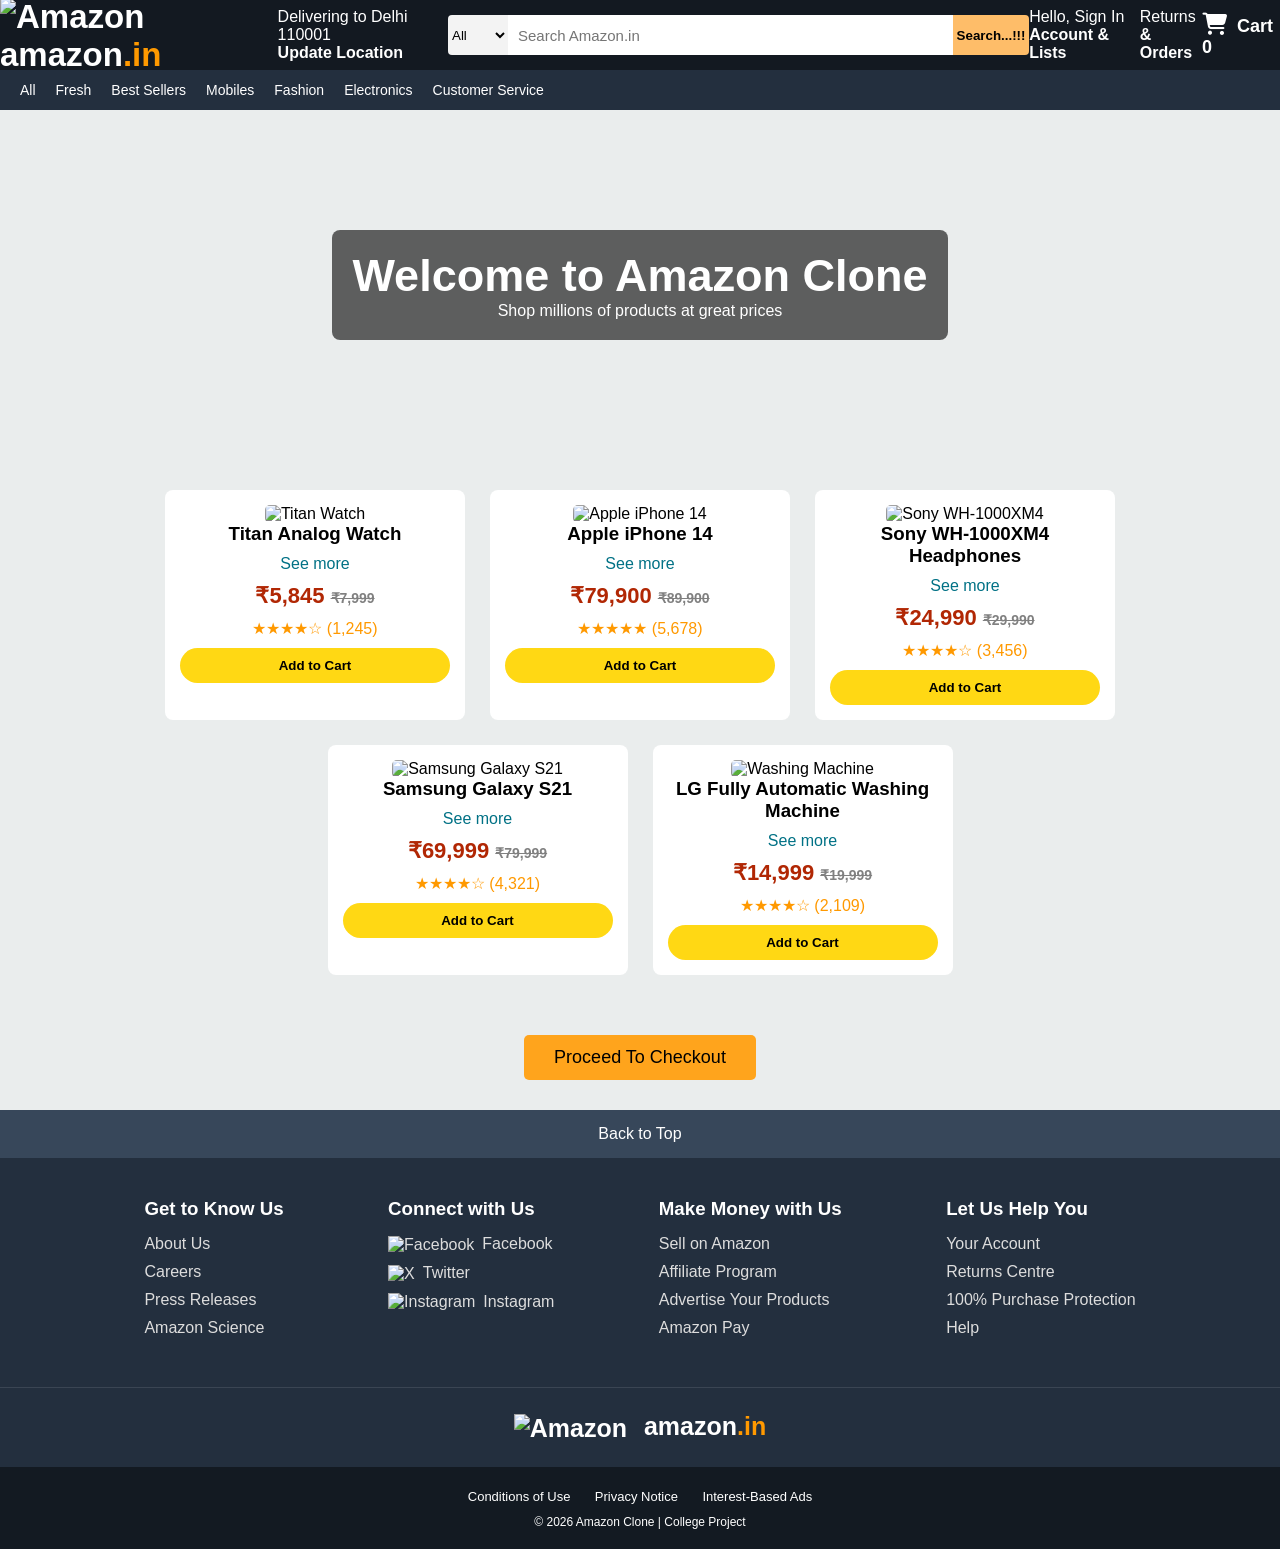
==== index.html @ 52ba00c5 "render deployment" ====
<!DOCTYPE html>
<html lang="en">

<head>
    <meta charset="UTF-8">
    <meta name="viewport" content="width=device-width, initial-scale=1.0">
    <title>Amazon Clone</title>
    <link rel="stylesheet" href="amazon.css">
    <link rel="stylesheet" href="https://cdnjs.cloudflare.com/ajax/libs/font-awesome/6.5.1/css/all.min.css">
</head>
 <script src="amazon.js" defer></script>
<body>

    <header>

    <div class="navbar">

        <div class="logo">
            <h2><img src="https://upload.wikimedia.org/wikipedia/commons/a/a9/Amazon_logo.svg" alt="Amazon">amazon<span>.in</span></h2>
        </div>

        <div class="location">
            <p>Delivering to Delhi 110001</p>
            <h4>Update Location</h4>
        </div>

        <div class="search-bar">

            <select>
                <option>All</option>
                <option>Electronics</option>
                <option>Fashion</option>
                <option>Books</option>
            </select>

            <input type="text" placeholder="Search Amazon.in">

            <button>Search...!!!</button>

        </div>

   <div class="account">

    <p>
        Hello,
        <span id="username-display">
            Sign In
        </span>
    </p>

    <h4 id="openLogin">
        Account & Lists
    </h4>

</div>

        <div class="orders">
            <p>Returns</p>
            <h4>& Orders</h4>
        </div>

    <div class="cart">
        <i class="fa-solid fa-cart-shopping"></i>
        Cart
        <span id="cart-count">0</span>
    </div>

    </div>

    <div class="menu">
        <a href="#">All</a>
        <a href="#">Fresh</a>
        <a href="#">Best Sellers</a>
        <a href="#">Mobiles</a>
        <a href="#">Fashion</a>
        <a href="#">Electronics</a>
        <a href="#">Customer Service</a>
    </div>

</header>

   <div class="hero">
     <div class="hero-content">
        <h1>Welcome to Amazon Clone</h1>
        <p>Shop millions of products at great prices</p>
     </div>
   </div>
   
<section class="product">
   <div class="product1">
    <img src="https://encrypted-tbn0.gstatic.com/images?q=tbn:ANd9GcTskYAsK8xnSJRxxT4rw-ltlot1De6xp1NWpJteZsPLxw&s" alt="Titan Watch">

    <h3>Titan Analog Watch</h3>
    <a href="#">See more</a>
    <p class="price">
        ₹5,845
        <span class="old-price">₹7,999</span>
    </p>

    <p class="rating">★★★★☆ (1,245)</p>

    <button class="cart-btn">Add to Cart</button>
    </div>
    <div class="product2">
        <img src="https://encrypted-tbn0.gstatic.com/images?q=tbn:ANd9GcRCyp2PVsYD6rCTfZfTrehxs1zIjIhSGW3UgVPZfDHdlQ&s=10" alt="Apple iPhone 14">

        <h3>Apple iPhone 14</h3>
        <a href="#">See more</a>
        <p class="price">
            ₹79,900
            <span class="old-price">₹89,900</span>
        </p>

        <p class="rating">★★★★★ (5,678)</p>

        <button class="cart-btn">Add to Cart</button>
    </div>

    <div class="product3">
        <img src="https://encrypted-tbn0.gstatic.com/images?q=tbn:ANd9GcSH3l7XMqz7Wody8A3Qd931hEUikEtf9BPEhTeN97WavQ&s=10" alt="Sony WH-1000XM4">

        <h3>Sony WH-1000XM4 Headphones</h3>
        <a href="#">See more</a>
        <p class="price">
            ₹24,990
            <span class="old-price">₹29,990</span>
        </p>

        <p class="rating">★★★★☆ (3,456)</p>

        <button class="cart-btn">Add to Cart</button>
    </div>
    <div class="product4">
        <img src="https://encrypted-tbn0.gstatic.com/images?q=tbn:ANd9GcQg8roWyvapBW5kHFM8eUU4uCzcasvtIMsZCXj1Cbx5QQ&s=10" alt="Samsung Galaxy S21">

        <h3>Samsung Galaxy S21</h3>
        <a href="#">See more</a>
        <p class="price">
            ₹69,999
            <span class="old-price">₹79,999</span>
        </p>

        <p class="rating">★★★★☆ (4,321)</p>

        <button class="cart-btn">Add to Cart</button>

    </div>
    <div class="product5">
        <img src="https://encrypted-tbn0.gstatic.com/images?q=tbn:ANd9GcSX5TYaBXb7BMjm-yOwL_XdZNqLDRITJ_UxsY0F7HH19Q&s=10" alt="Washing Machine">
        
        <h3>LG Fully Automatic Washing Machine</h3>
        <a href="#">See more</a>
        <p class="price">
            ₹14,999
            <span class="old-price">₹19,999</span>
        </p>

        <p class="rating">★★★★☆ (2,109)</p>

        <button class="cart-btn">Add to Cart</button>
    </div>
</section>
      
    <!-- Login Modal -->

<div id="loginModal" class="modal">

    <div class="modal-content">

        <span class="close" id="closeLogin">&times;</span>

        <h2>Sign In</h2>

        <input type="text"
               id="username"
               placeholder="Enter Username">

        <input type="password"
               id="password"
               placeholder="Enter Password">

        <button id="loginSubmit">
            Login
        </button>

    </div>

</div>
 <!-- Checkout Modal -->

<div id="checkoutModal" class="modal">

    <div class="modal-content">

        <span class="close" id="closeCheckout">
            &times;
        </span>

        <h2>Checkout</h2>

        <input type="text"
               placeholder="Full Name">

        <input type="text"
               placeholder="Address">

        <input type="text"
               placeholder="City">

        <input type="text"
               placeholder="Pincode">

        <select>
            <option>UPI</option>
            <option>Credit Card</option>
            <option>Debit Card</option>
            <option>Cash On Delivery</option>
        </select>

        <button id="placeOrder">
            Place Order
        </button>

    </div>

</div>
<div class="checkout-section">

    <button id="openCheckout"
            class="checkout-btn">

        Proceed To Checkout

    </button>

</div>

   <footer>

    <!-- Back to Top -->
    <div class="foot-panel1">
    Back to Top
    </div>

    <!-- Footer Links -->
    <div class="foot-panel2">

        <ul>
            <h3>Get to Know Us</h3>
            <a href="#">About Us</a>
            <a href="#">Careers</a>
            <a href="#">Press Releases</a>
            <a href="#">Amazon Science</a>
        </ul>

        <ul>
            <h3>Connect with Us</h3>
            <a href="#"><img src="https://upload.wikimedia.org/wikipedia/commons/thumb/5/51/Facebook_f_logo_%282019%29.svg/1280px-Facebook_f_logo_%282019%29.svg.png" alt="Facebook">Facebook</a>
            <a href="#"><img src="https://www.trustedreviews.com/wp-content/uploads/sites/7/2025/01/what-is-x.jpg" alt="X">Twitter</a>
            <a href="#"><img src="https://upload.wikimedia.org/wikipedia/commons/thumb/e/e7/Instagram_logo_2016.svg/250px-Instagram_logo_2016.svg.png" alt="Instagram">Instagram</a>
        </ul>

        <ul>
            <h3>Make Money with Us</h3>
            <a href="#">Sell on Amazon</a>
            <a href="#">Affiliate Program</a>
            <a href="#">Advertise Your Products</a>
            <a href="#">Amazon Pay</a>
        </ul>

        <ul>
            <h3>Let Us Help You</h3>
            <a href="#">Your Account</a>
            <a href="#">Returns Centre</a>
            <a href="#">100% Purchase Protection</a>
            <a href="#">Help</a>
        </ul>

    </div>

    <!-- Logo Section -->
    <div class="foot-panel3">
        <div class="logo">
            <img src="https://upload.wikimedia.org/wikipedia/commons/a/a9/Amazon_logo.svg" alt="Amazon">
            amazon<span>.in</span>
        </div>
    </div>

    <!-- Copyright -->
    <div class="foot-panel4">
        <div class="pages">
            <a href="#">Conditions of Use</a>
            <a href="#">Privacy Notice</a>
            <a href="#">Interest-Based Ads</a>
        </div>

        <div class="copyright">
            © 2026 Amazon Clone | College Project
        </div>
    </div>

</footer>

</body>

</html>
---- amazon.css ----
*{
    margin:0;
    padding:0;
    box-sizing:border-box;
    font-family:Arial, Helvetica, sans-serif;
}

body{
    background-color:#eaeded;
}

/* NAVBAR */

.navbar{
    height:70px;
    background-color:#131921;
    color:white;
    display:flex;
    align-items:center;
    justify-content:space-evenly;
}

.logo{
    font-size:22px;
    font-weight:bold;
}

.logo img{
    width:80px;
    vertical-align:middle;
}

.logo span{
    color:#ff9900;
}

.location{
    cursor:pointer;
}

.search-bar{
    display:flex;
    width:50%;
    height:40px;
}

.search-bar select{
    width:60px;
    border:none;
    background:#f3f3f3;
    border-radius:4px 0 0 4px;
}

.search-bar input{
    width:100%;
    border:none;
    padding-left:10px;
    font-size:15px;
}

.search-bar button{
    width:100px;
    border:none;
    background:#febd69;
    border-radius:0 4px 4px 0;
    cursor:pointer;
    font-weight:bold;
}

.search-bar button:hover{
    background:#f3a847;
}

.account,
.orders,
.cart{
    cursor:pointer;
}

.cart{
    font-size:18px;
    font-weight:bold;
}

/* MENU */

.menu{
    background:#232f3e;
    height:40px;
    display:flex;
    align-items:center;
}

.menu a{
    color:white;
    text-decoration:none;
    margin-left:20px;
    font-size:14px;
}

.menu a:hover{
    border:1px solid white;
    padding:5px;
}

/* HERO */

.hero{
    height:350px;
    background:url("https://images.unsplash.com/photo-1522202176988-66273c2fd55f?w=1600");
    background-size:cover;
    background-position:center;
    display:flex;
    justify-content:center;
    align-items:center;
}

.hero-content{
    background:rgba(0,0,0,0.6);
    color:white;
    padding:20px;
    border-radius:8px;
    text-align:center;
}

.hero-content h1{
    font-size:45px;
}

/* PRODUCTS */

.product{
    display:flex;
    flex-wrap:wrap;
    justify-content:center;
    gap:25px;
    padding:30px;
}

.product1,
.product2,
.product3,
.product4,
.product5{
    width:300px;
    background:white;
    padding:15px;
    border-radius:8px;
    text-align:center;
    transition:0.3s;
}

.product1:hover,
.product2:hover,
.product3:hover,
.product4:hover,
.product5:hover{
    transform:translateY(-5px);
    box-shadow:0 5px 15px rgba(0,0,0,0.3);
}

.product img{
    width:100%;
    height:250px;
    object-fit:cover;
    border-radius:5px;
}

.product a{
    display:block;
    margin:10px 0;
    text-decoration:none;
    color:#007185;
}

.product a:hover{
    color:#c7511f;
}

.price{
    color:#B12704;
    font-size:22px;
    font-weight:bold;
}

.old-price{
    text-decoration:line-through;
    color:gray;
    font-size:14px;
}

.rating{
    color:#ff9900;
    margin:10px 0;
}

.cart-btn{
    width:100%;
    padding:10px;
    border:none;
    border-radius:20px;
    background:#ffd814;
    cursor:pointer;
    font-weight:bold;
}

.cart-btn:hover{
    background:#f7ca00;
}

/* FOOTER */

.foot-panel1{
    background:#37475a;
    color:white;
    text-align:center;
    padding:15px;
    cursor:pointer;
}

.foot-panel1:hover{
    background:#485769;
}

.foot-panel2{
    background:#232f3e;
    color:white;
    display:flex;
    justify-content:space-evenly;
    padding:40px;
    flex-wrap:wrap;
}

.foot-panel2 ul{
    display:flex;
    flex-direction:column;
}

.foot-panel2 h3{
    margin-bottom:15px;
}

.foot-panel2 a{
    color:#dddddd;
    text-decoration:none;
    margin-bottom:10px;
}

.foot-panel2 a:hover{
    text-decoration:underline;
}

.foot-panel2 img{
    width:18px;
    margin-right:8px;
    vertical-align:middle;
}

.foot-panel3{
    background:#232f3e;
    border-top:1px solid #3a4553;
    height:80px;
    display:flex;
    justify-content:center;
    align-items:center;
}

.foot-panel3 img{
    width:90px;
    margin-right:10px;
}

.foot-panel3 .logo{
    color:white;
    font-size:25px;
}

.foot-panel4{
    background:#131a22;
    color:white;
    text-align:center;
    padding:20px;
}

.pages a{
    color:white;
    text-decoration:none;
    margin:0 10px;
    font-size:13px;
}

.pages a:hover{
    text-decoration:underline;
}

.copyright{
    margin-top:10px;
    font-size:12px;
}

/* RESPONSIVE */

@media(max-width:768px){

    .navbar{
        flex-direction:column;
        height:auto;
        padding:10px;
        gap:10px;
    }

    .search-bar{
        width:95%;
    }

    .hero-content h1{
        font-size:28px;
    }

    .menu{
        flex-wrap:wrap;
        height:auto;
        padding:10px;
    }

    .product1,
    .product2,
    .product3,
    .product4,
    .product5{
        width:90%;
    }
}

/* NAVBAR RIGHT */

.nav-right{
    display:flex;
    align-items:center;
    gap:25px;
}

.account a{
    color:white;
    text-decoration:none;
}

.account a:hover{
    color:#febd69;
}

.cart i{
    font-size:22px;
    margin-right:5px;
}

/* LOGIN PAGE */

.login-container{
    display:flex;
    flex-direction:column;
    align-items:center;
    margin-top:80px;
}

.login-box{
    width:350px;
    background:white;
    padding:25px;
    border:1px solid #ddd;
    border-radius:8px;
}

.login-box h2{
    margin-bottom:15px;
}

.login-box input{
    width:100%;
    padding:10px;
    margin:10px 0;
}

.login-box button{
    width:100%;
    padding:10px;
    background:#FFD814;
    border:none;
    cursor:pointer;
}

.login-box button:hover{
    background:#F7CA00;
}

/* CHECKOUT */

.checkout-section{
    text-align:center;
    margin:40px;
}

.checkout-btn{
    background:#FFA41C;
    border:none;
    padding:12px 25px;
    font-size:18px;
    cursor:pointer;
    border-radius:5px;
}

.checkout-btn:hover{
    background:#F08804;
}

.checkout-container{
    width:450px;
    background:white;
    padding:25px;
    margin:50px auto;
    border-radius:8px;
}

.checkout-container h1{
    text-align:center;
    margin-bottom:20px;
}

.checkout-container input,
.checkout-container select{
    width:100%;
    padding:10px;
    margin-bottom:15px;
}

.checkout-container button{
    width:100%;
    padding:12px;
    background:#FFD814;
    border:none;
    cursor:pointer;
}

.checkout-container button:hover{
    background:#F7CA00;
}

.modal{
    display:none;
    position:fixed;
    top:0;
    left:0;
    width:100%;
    height:100%;
    background:rgba(0,0,0,0.5);
    justify-content:center;
    align-items:center;
    z-index:1000;
}

.modal-content{
    background:white;
    width:400px;
    padding:25px;
    border-radius:10px;
    display:flex;
    flex-direction:column;
    gap:10px;
}

.modal-content input,
.modal-content select{
    padding:10px;
}

.modal-content button{
    background:#FFD814;
    border:none;
    padding:10px;
    cursor:pointer;
}

.close{
    font-size:25px;
    cursor:pointer;
    text-align:right;
}

.checkout-section{
    text-align:center;
    margin:30px 0;
}

.checkout-btn{
    background:#FFA41C;
    border:none;
    padding:12px 30px;
    cursor:pointer;
    font-size:18px;
}
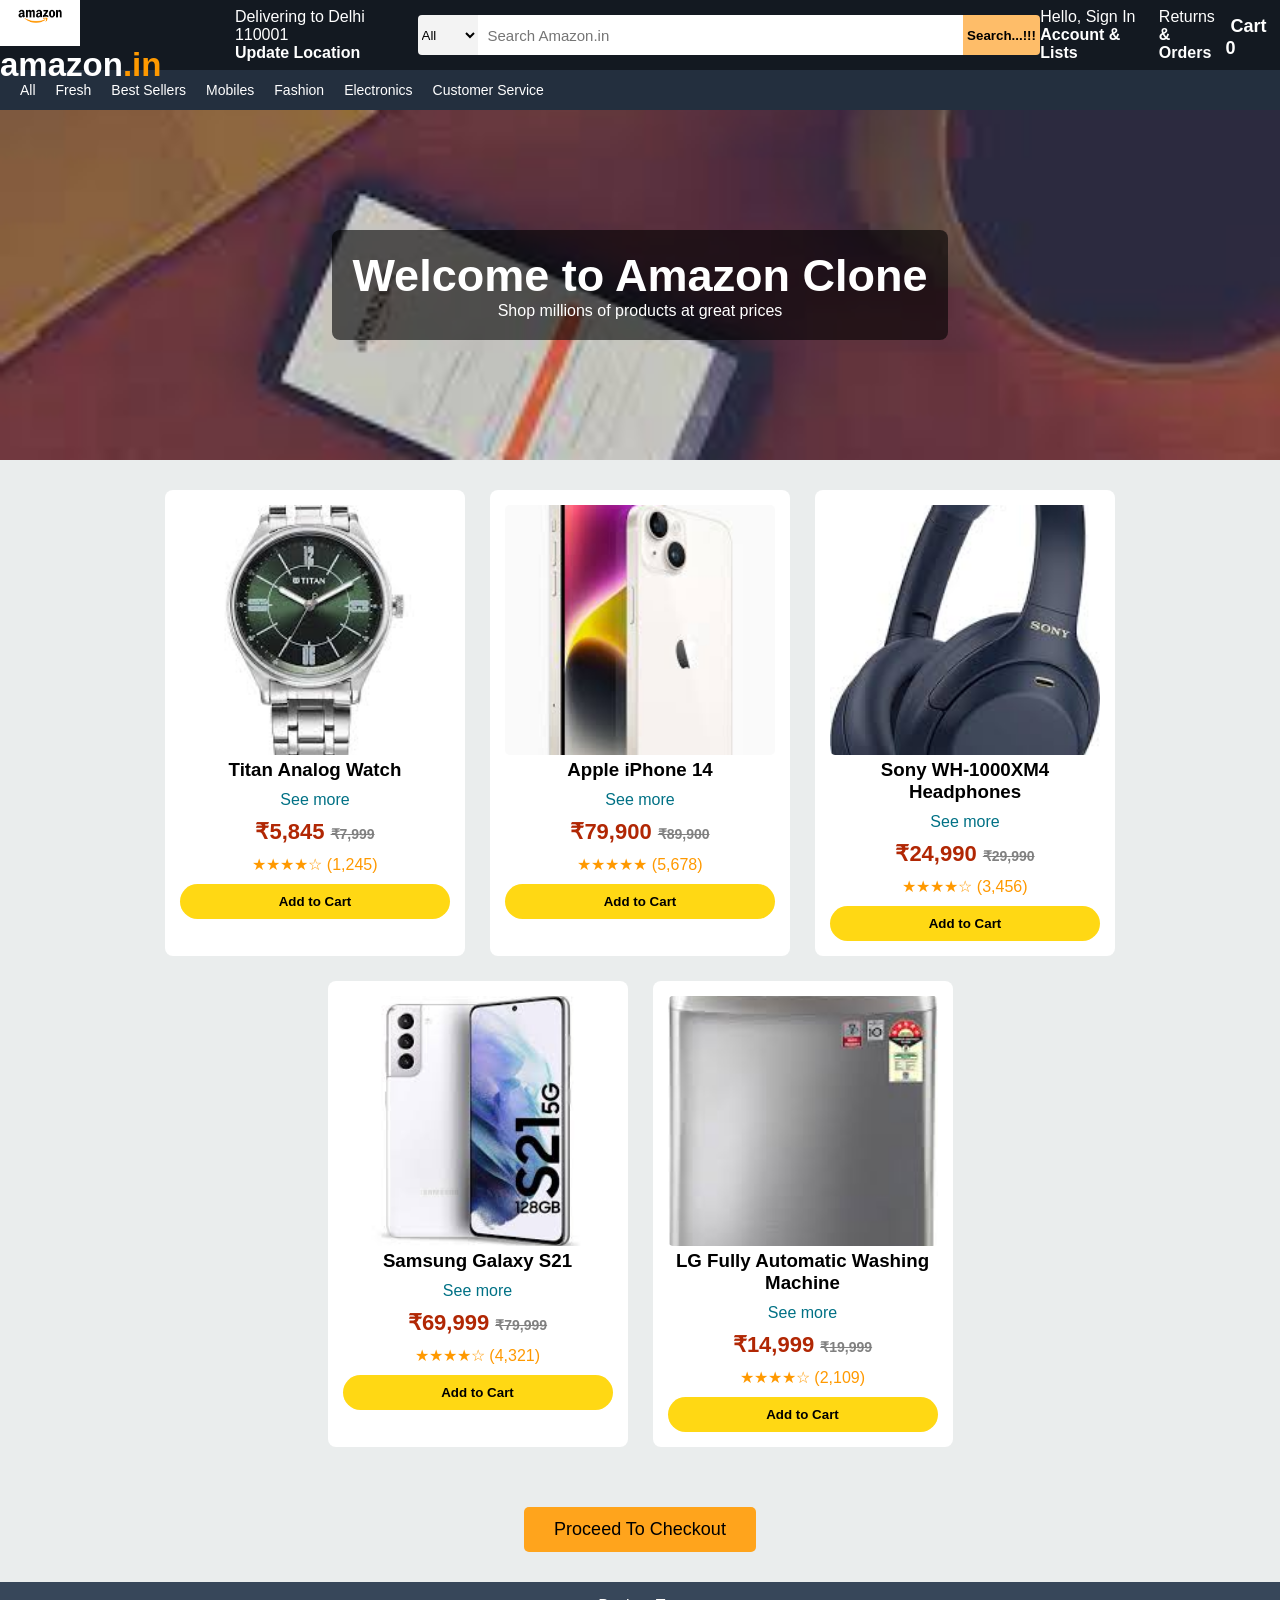
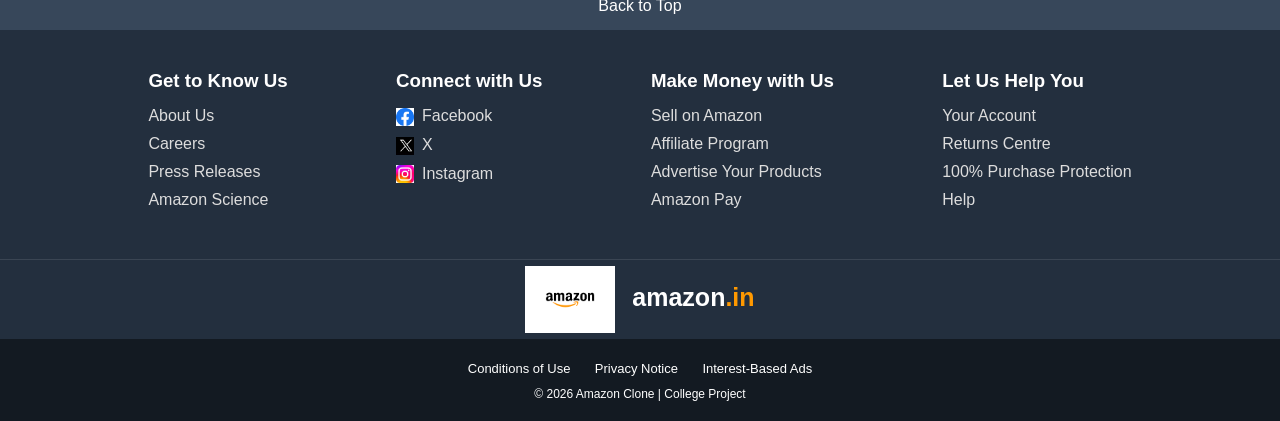
==== commit a105df37: "project purpose" ====
--- a/index.html
+++ b/index.html
@@ -6,7 +6,7 @@
     <meta name="viewport" content="width=device-width, initial-scale=1.0">
     <title>Amazon Clone</title>
     <link rel="stylesheet" href="amazon.css">
-    <link rel="stylesheet" href="https://cdnjs.cloudflare.com/ajax/libs/font-awesome/6.5.1/css/all.min.css">
+   
 </head>
  <script src="amazon.js" defer></script>
 <body>
@@ -16,7 +16,7 @@
     <div class="navbar">
 
         <div class="logo">
-            <h2><img src="https://upload.wikimedia.org/wikipedia/commons/a/a9/Amazon_logo.svg" alt="Amazon">amazon<span>.in</span></h2>
+            <h2><img src="amazon logo.png" alt="Amazon">amazon<span>.in</span></h2>
         </div>
 
         <div class="location">
@@ -88,7 +88,7 @@
    
 <section class="product">
    <div class="product1">
-    <img src="https://encrypted-tbn0.gstatic.com/images?q=tbn:ANd9GcTskYAsK8xnSJRxxT4rw-ltlot1De6xp1NWpJteZsPLxw&s" alt="Titan Watch">
+    <img src="titan watch.jpeg" alt="Titan Watch">
 
     <h3>Titan Analog Watch</h3>
     <a href="#">See more</a>
@@ -102,7 +102,7 @@
     <button class="cart-btn">Add to Cart</button>
     </div>
     <div class="product2">
-        <img src="https://encrypted-tbn0.gstatic.com/images?q=tbn:ANd9GcRCyp2PVsYD6rCTfZfTrehxs1zIjIhSGW3UgVPZfDHdlQ&s=10" alt="Apple iPhone 14">
+        <img src="iphone 14.jpeg" alt="Apple iPhone 14">
 
         <h3>Apple iPhone 14</h3>
         <a href="#">See more</a>
@@ -117,7 +117,7 @@
     </div>
 
     <div class="product3">
-        <img src="https://encrypted-tbn0.gstatic.com/images?q=tbn:ANd9GcSH3l7XMqz7Wody8A3Qd931hEUikEtf9BPEhTeN97WavQ&s=10" alt="Sony WH-1000XM4">
+        <img src="sony.jpeg" alt="Sony WH-1000XM4">
 
         <h3>Sony WH-1000XM4 Headphones</h3>
         <a href="#">See more</a>
@@ -131,7 +131,7 @@
         <button class="cart-btn">Add to Cart</button>
     </div>
     <div class="product4">
-        <img src="https://encrypted-tbn0.gstatic.com/images?q=tbn:ANd9GcQg8roWyvapBW5kHFM8eUU4uCzcasvtIMsZCXj1Cbx5QQ&s=10" alt="Samsung Galaxy S21">
+        <img src="samsung.jpeg" alt="Samsung Galaxy S21">
 
         <h3>Samsung Galaxy S21</h3>
         <a href="#">See more</a>
@@ -146,7 +146,7 @@
 
     </div>
     <div class="product5">
-        <img src="https://encrypted-tbn0.gstatic.com/images?q=tbn:ANd9GcSX5TYaBXb7BMjm-yOwL_XdZNqLDRITJ_UxsY0F7HH19Q&s=10" alt="Washing Machine">
+        <img src="lg washing.jpeg" alt="Washing Machine">
         
         <h3>LG Fully Automatic Washing Machine</h3>
         <a href="#">See more</a>
@@ -255,9 +255,9 @@
 
         <ul>
             <h3>Connect with Us</h3>
-            <a href="#"><img src="https://upload.wikimedia.org/wikipedia/commons/thumb/5/51/Facebook_f_logo_%282019%29.svg/1280px-Facebook_f_logo_%282019%29.svg.png" alt="Facebook">Facebook</a>
-            <a href="#"><img src="https://www.trustedreviews.com/wp-content/uploads/sites/7/2025/01/what-is-x.jpg" alt="X">Twitter</a>
-            <a href="#"><img src="https://upload.wikimedia.org/wikipedia/commons/thumb/e/e7/Instagram_logo_2016.svg/250px-Instagram_logo_2016.svg.png" alt="Instagram">Instagram</a>
+            <a href="#"><img src="facebook.png" alt="Facebook">Facebook</a>
+            <a href="#"><img src="XX.jpeg" alt="X">X</a>
+            <a href="#"><img src="instagram.jpeg" alt="Instagram">Instagram</a>
         </ul>
 
         <ul>
@@ -281,7 +281,7 @@
     <!-- Logo Section -->
     <div class="foot-panel3">
         <div class="logo">
-            <img src="https://upload.wikimedia.org/wikipedia/commons/a/a9/Amazon_logo.svg" alt="Amazon">
+            <img src="amazon logo.png" alt="Amazon">
             amazon<span>.in</span>
         </div>
     </div>
--- a/amazon.css
+++ b/amazon.css
@@ -107,7 +107,7 @@
 
 .hero{
     height:350px;
-    background:url("https://images.unsplash.com/photo-1522202176988-66273c2fd55f?w=1600");
+    background:url("background.jpeg");
     background-size:cover;
     background-position:center;
     display:flex;
